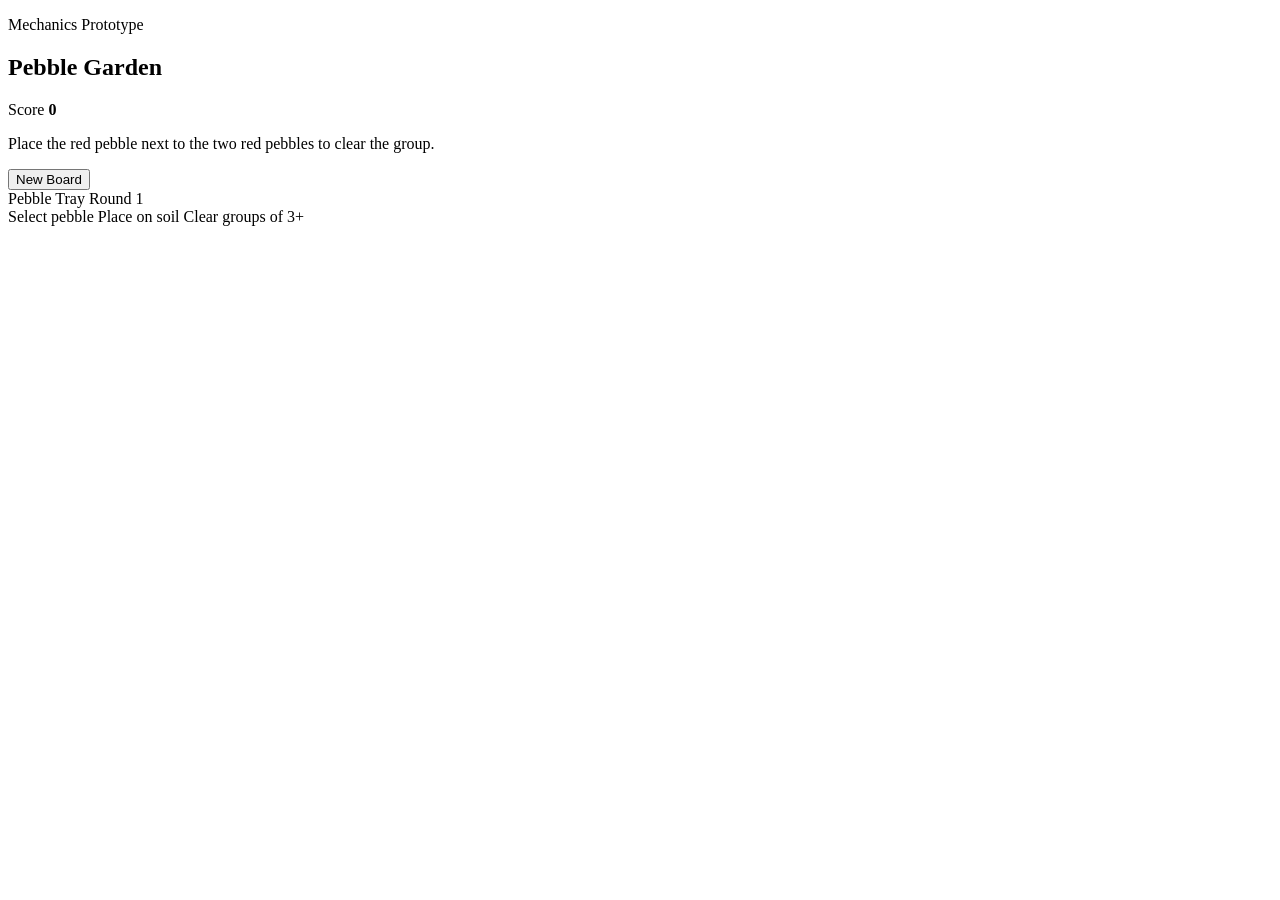
==== prototypes/pebble-garden/index.html @ 12539933 "Add Pebble Garden prototype HTML" ====
<!doctype html>
<html lang="en">
  <head>
    <meta charset="utf-8">
    <meta name="viewport" content="width=device-width, initial-scale=1">
    <title>Pebble Garden Prototype</title>
    <link rel="stylesheet" href="styles.css">
  </head>
  <body>
    <main class="app-shell" aria-label="Pebble Garden mechanics prototype">
      <section class="game-surface">
        <header class="top-bar">
          <div>
            <p class="eyebrow">Mechanics Prototype</p>
            <h1>Pebble Garden</h1>
          </div>
          <div class="score-panel" aria-live="polite">
            <span>Score</span>
            <strong id="score">0</strong>
          </div>
        </header>

        <section class="status-row" aria-live="polite">
          <p id="message">Place the red pebble next to the two red pebbles to clear the group.</p>
          <button id="new-game" class="text-button" type="button">New Board</button>
        </section>

        <section class="board-wrap">
          <div id="board" class="board" aria-label="Pebble Garden board"></div>
        </section>

        <section class="tray-area" aria-label="Pebble tray">
          <div class="tray-header">
            <span>Pebble Tray</span>
            <span id="round-label">Round 1</span>
          </div>
          <div id="tray" class="tray"></div>
        </section>

        <footer class="controls-note">
          <span>Select pebble</span>
          <span>Place on soil</span>
          <span>Clear groups of 3+</span>
        </footer>
      </section>
    </main>

    <script src="game.js"></script>
  </body>
</html>
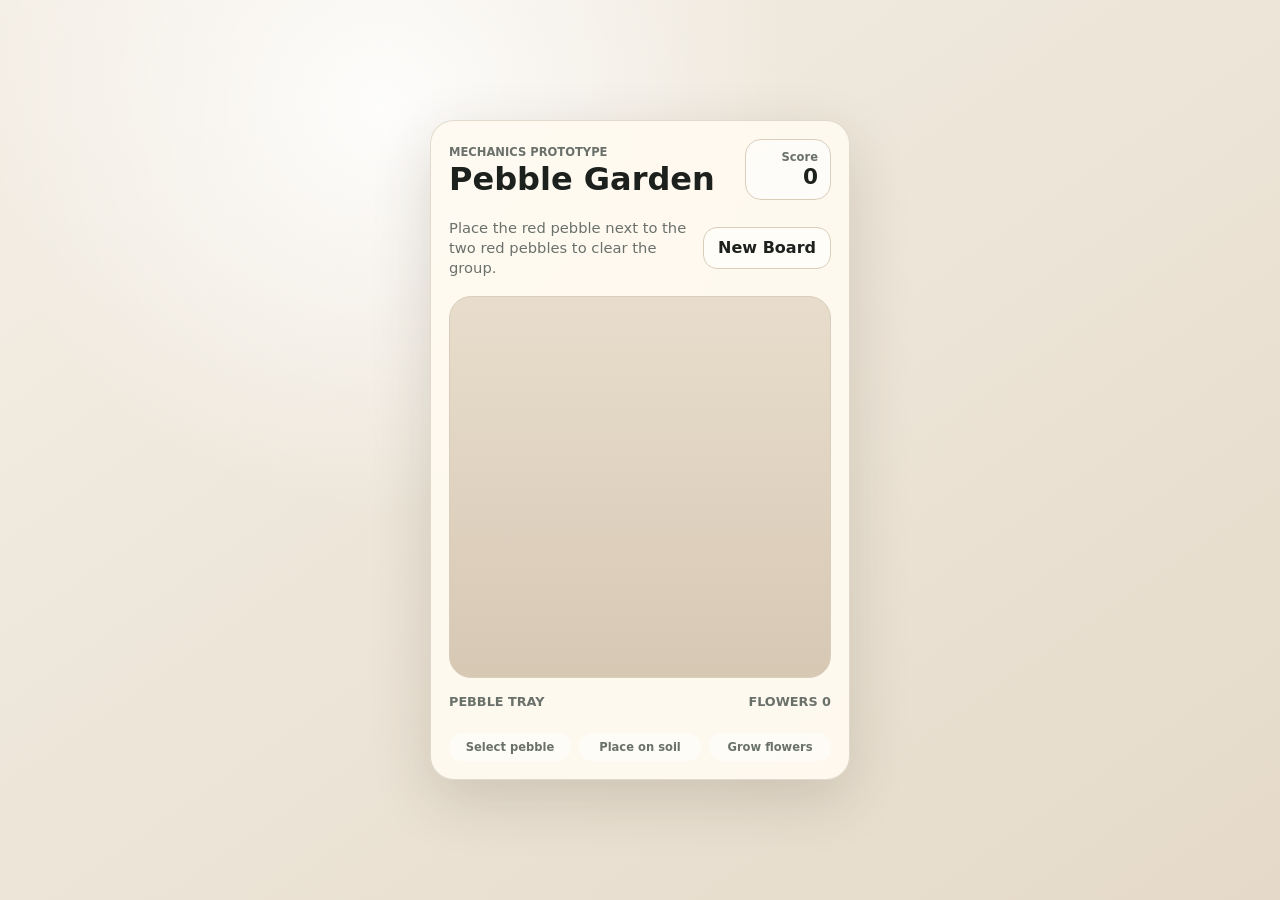
==== commit 927a0109: "Add garden growth prototype UI" ====
--- a/prototypes/pebble-garden/index.html
+++ b/prototypes/pebble-garden/index.html
@@ -21,7 +21,7 @@
         </header>
 
         <section class="status-row" aria-live="polite">
-          <p id="message">Place the red pebble next to the two red pebbles to clear the group.</p>
+          <p id="message">Place the red pebble next to the two red pebbles to bloom the sprout.</p>
           <button id="new-game" class="text-button" type="button">New Board</button>
         </section>
 
@@ -32,7 +32,7 @@
         <section class="tray-area" aria-label="Pebble tray">
           <div class="tray-header">
             <span>Pebble Tray</span>
-            <span id="round-label">Round 1</span>
+            <span id="garden-label">Flowers 0</span>
           </div>
           <div id="tray" class="tray"></div>
         </section>
@@ -40,7 +40,7 @@
         <footer class="controls-note">
           <span>Select pebble</span>
           <span>Place on soil</span>
-          <span>Clear groups of 3+</span>
+          <span>Grow flowers</span>
         </footer>
       </section>
     </main>
--- a/prototypes/pebble-garden/styles.css
+++ b/prototypes/pebble-garden/styles.css
@@ -0,0 +1,290 @@
+:root {
+  --bg: #f3efe7;
+  --surface: #fffaf1;
+  --soil: #ded1bd;
+  --soil-dark: #cdbda4;
+  --ink: #1d211d;
+  --muted: #6a716b;
+  --line: #dacdbb;
+  --focus: #2f8a68;
+  --red: #d95d56;
+  --blue: #4e79c7;
+  --green: #56a66d;
+  --yellow: #d5a743;
+  --purple: #8c73c9;
+  --shadow: 0 20px 60px rgba(54, 42, 24, 0.16);
+}
+
+* {
+  box-sizing: border-box;
+}
+
+body {
+  min-height: 100vh;
+  margin: 0;
+  color: var(--ink);
+  background:
+    radial-gradient(circle at 30% 12%, rgba(255, 255, 255, 0.9), transparent 34%),
+    linear-gradient(145deg, #f4efe6, #e5dac9);
+  font-family: ui-rounded, "SF Pro Rounded", "SF Pro Display", system-ui, -apple-system, BlinkMacSystemFont, "Segoe UI", sans-serif;
+}
+
+button {
+  font: inherit;
+}
+
+.app-shell {
+  display: grid;
+  min-height: 100vh;
+  place-items: center;
+  padding: 24px;
+}
+
+.game-surface {
+  width: min(100%, 420px);
+  padding: 18px;
+  border: 1px solid rgba(92, 73, 44, 0.18);
+  border-radius: 24px;
+  background: rgba(255, 250, 241, 0.94);
+  box-shadow: var(--shadow);
+}
+
+.top-bar {
+  display: flex;
+  align-items: center;
+  justify-content: space-between;
+  gap: 16px;
+}
+
+.eyebrow {
+  margin: 0 0 4px;
+  color: var(--muted);
+  font-size: 0.72rem;
+  font-weight: 800;
+  letter-spacing: 0;
+  text-transform: uppercase;
+}
+
+h1 {
+  margin: 0;
+  font-size: 2rem;
+  line-height: 1;
+}
+
+.score-panel {
+  display: grid;
+  min-width: 86px;
+  padding: 10px 12px;
+  border: 1px solid var(--line);
+  border-radius: 16px;
+  background: rgba(255, 255, 255, 0.6);
+  text-align: right;
+}
+
+.score-panel span {
+  color: var(--muted);
+  font-size: 0.72rem;
+  font-weight: 800;
+}
+
+.score-panel strong {
+  font-size: 1.35rem;
+}
+
+.status-row {
+  display: grid;
+  grid-template-columns: 1fr auto;
+  align-items: center;
+  gap: 10px;
+  margin: 18px 0;
+}
+
+#message {
+  min-height: 42px;
+  margin: 0;
+  color: var(--muted);
+  font-size: 0.92rem;
+  line-height: 1.35;
+}
+
+.text-button {
+  min-height: 42px;
+  padding: 0 14px;
+  border: 1px solid var(--line);
+  border-radius: 14px;
+  background: #fffdf8;
+  color: var(--ink);
+  cursor: pointer;
+  font-weight: 800;
+  transition: transform 140ms ease, border-color 140ms ease, box-shadow 140ms ease;
+}
+
+.text-button:hover,
+.cell.empty:hover,
+.pebble-card:hover {
+  transform: translateY(-1px);
+  border-color: rgba(47, 138, 104, 0.5);
+  box-shadow: 0 10px 24px rgba(47, 138, 104, 0.12);
+}
+
+.board-wrap {
+  padding: 12px;
+  border: 1px solid var(--line);
+  border-radius: 22px;
+  background: linear-gradient(180deg, #e8ddcc, #d7c8b4);
+}
+
+.board {
+  display: grid;
+  grid-template-columns: repeat(6, 1fr);
+  gap: 7px;
+  aspect-ratio: 1;
+}
+
+.cell {
+  position: relative;
+  display: grid;
+  min-width: 0;
+  place-items: center;
+  border: 1px solid rgba(90, 72, 46, 0.1);
+  border-radius: 15px;
+  background:
+    radial-gradient(circle at 35% 30%, rgba(255, 255, 255, 0.28), transparent 30%),
+    var(--soil);
+  cursor: default;
+  overflow: hidden;
+}
+
+.cell.empty {
+  cursor: pointer;
+}
+
+.cell.empty::after {
+  content: "";
+  position: absolute;
+  inset: 26%;
+  border-radius: 50%;
+  background: rgba(104, 88, 62, 0.1);
+}
+
+.cell.clearing .pebble {
+  animation: clearPop 280ms ease forwards;
+}
+
+@keyframes clearPop {
+  0% {
+    transform: scale(1);
+    opacity: 1;
+  }
+  60% {
+    transform: scale(1.16);
+    opacity: 1;
+  }
+  100% {
+    transform: scale(0.72);
+    opacity: 0;
+  }
+}
+
+.pebble {
+  width: 72%;
+  height: 72%;
+  border: 1px solid rgba(54, 42, 24, 0.18);
+  border-radius: 49% 51% 47% 53% / 53% 45% 55% 47%;
+  background:
+    radial-gradient(circle at 32% 26%, rgba(255, 255, 255, 0.55), transparent 26%),
+    var(--pebble-color);
+  box-shadow:
+    inset -8px -10px 16px rgba(52, 40, 22, 0.14),
+    0 7px 12px rgba(62, 47, 29, 0.16);
+}
+
+.tray-area {
+  margin-top: 16px;
+}
+
+.tray-header {
+  display: flex;
+  align-items: center;
+  justify-content: space-between;
+  margin-bottom: 10px;
+  color: var(--muted);
+  font-size: 0.8rem;
+  font-weight: 800;
+  text-transform: uppercase;
+}
+
+.tray {
+  display: grid;
+  grid-template-columns: repeat(3, 1fr);
+  gap: 10px;
+}
+
+.pebble-card {
+  display: grid;
+  aspect-ratio: 1.2;
+  place-items: center;
+  border: 2px solid transparent;
+  border-radius: 18px;
+  background: #fffdf8;
+  cursor: pointer;
+  transition: transform 140ms ease, border-color 140ms ease, box-shadow 140ms ease;
+}
+
+.pebble-card .pebble {
+  width: 52%;
+  height: 68%;
+}
+
+.pebble-card.selected {
+  border-color: var(--focus);
+  box-shadow: 0 12px 28px rgba(47, 138, 104, 0.18);
+}
+
+.controls-note {
+  display: grid;
+  grid-template-columns: repeat(3, 1fr);
+  gap: 8px;
+  margin-top: 14px;
+  color: var(--muted);
+  font-size: 0.72rem;
+  font-weight: 800;
+  text-align: center;
+}
+
+.controls-note span {
+  padding: 7px 4px;
+  border-radius: 999px;
+  background: rgba(255, 255, 255, 0.52);
+}
+
+@media (max-width: 420px) {
+  .app-shell {
+    padding: 10px;
+  }
+
+  .game-surface {
+    padding: 14px;
+    border-radius: 20px;
+  }
+
+  h1 {
+    font-size: 1.62rem;
+  }
+
+  .status-row {
+    grid-template-columns: 1fr;
+  }
+
+  .text-button {
+    width: 100%;
+  }
+
+  .board {
+    gap: 5px;
+  }
+
+  .cell {
+    border-radius: 12px;
+  }
+}
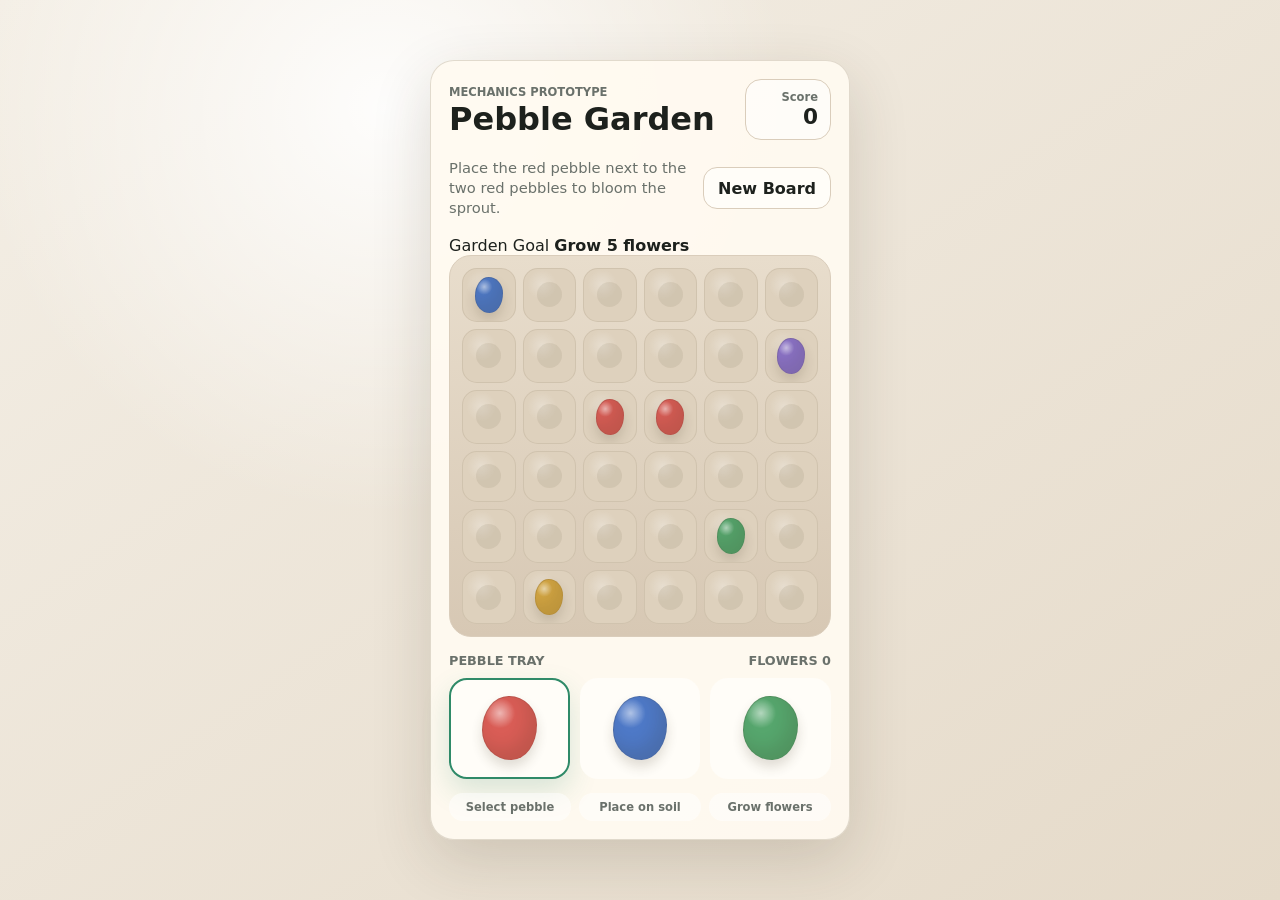
==== commit b6077e4e: "Add target progress UI" ====
--- a/prototypes/pebble-garden/index.html
+++ b/prototypes/pebble-garden/index.html
@@ -25,6 +25,16 @@
           <button id="new-game" class="text-button" type="button">New Board</button>
         </section>
 
+        <section class="goal-panel" aria-label="Garden goal">
+          <div class="goal-copy">
+            <span>Garden Goal</span>
+            <strong id="goal-label">Grow 5 flowers</strong>
+          </div>
+          <div class="goal-meter" aria-hidden="true">
+            <span id="goal-fill"></span>
+          </div>
+        </section>
+
         <section class="board-wrap">
           <div id="board" class="board" aria-label="Pebble Garden board"></div>
         </section>
@@ -32,7 +42,7 @@
         <section class="tray-area" aria-label="Pebble tray">
           <div class="tray-header">
             <span>Pebble Tray</span>
-            <span id="garden-label">Flowers 0</span>
+            <span id="garden-label">Flowers 0/5</span>
           </div>
           <div id="tray" class="tray"></div>
         </section>
--- a/prototypes/pebble-garden/styles.css
+++ b/prototypes/pebble-garden/styles.css
@@ -155,6 +155,20 @@
   overflow: hidden;
 }
 
+.cell.growth-1 {
+  background:
+    radial-gradient(circle at 50% 54%, rgba(86, 166, 109, 0.22), transparent 34%),
+    radial-gradient(circle at 35% 30%, rgba(255, 255, 255, 0.28), transparent 30%),
+    var(--soil);
+}
+
+.cell.growth-2 {
+  background:
+    radial-gradient(circle at 50% 55%, rgba(213, 167, 67, 0.2), transparent 42%),
+    radial-gradient(circle at 35% 30%, rgba(255, 255, 255, 0.28), transparent 30%),
+    #ddcfba;
+}
+
 .cell.empty {
   cursor: pointer;
 }
@@ -165,6 +179,11 @@
   inset: 26%;
   border-radius: 50%;
   background: rgba(104, 88, 62, 0.1);
+}
+
+.cell.growth-1.empty::after,
+.cell.growth-2.empty::after {
+  display: none;
 }
 
 .cell.clearing .pebble {
@@ -187,6 +206,8 @@
 }
 
 .pebble {
+  position: relative;
+  z-index: 1;
   width: 72%;
   height: 72%;
   border: 1px solid rgba(54, 42, 24, 0.18);
@@ -197,6 +218,90 @@
   box-shadow:
     inset -8px -10px 16px rgba(52, 40, 22, 0.14),
     0 7px 12px rgba(62, 47, 29, 0.16);
+}
+
+.growth-mark {
+  position: absolute;
+  inset: 0;
+  z-index: 0;
+  display: grid;
+  place-items: center;
+  pointer-events: none;
+}
+
+.sprout {
+  position: relative;
+  width: 34%;
+  height: 44%;
+}
+
+.sprout::before,
+.sprout::after {
+  content: "";
+  position: absolute;
+  bottom: 24%;
+  width: 58%;
+  height: 44%;
+  border-radius: 100% 0 100% 0;
+  background: #5eaa70;
+  box-shadow: inset -3px -4px 8px rgba(31, 85, 49, 0.18);
+}
+
+.sprout::before {
+  left: 0;
+  transform: rotate(-26deg);
+}
+
+.sprout::after {
+  right: 0;
+  transform: scaleX(-1) rotate(-26deg);
+}
+
+.flower {
+  position: relative;
+  width: 48%;
+  height: 48%;
+}
+
+.flower::before {
+  content: "";
+  position: absolute;
+  inset: 28%;
+  z-index: 2;
+  border-radius: 50%;
+  background: #d5a743;
+}
+
+.petal {
+  position: absolute;
+  left: 37%;
+  top: 4%;
+  width: 26%;
+  height: 40%;
+  border-radius: 50% 50% 42% 42%;
+  background: #fff1a8;
+  transform-origin: 50% 112%;
+  box-shadow: inset -3px -4px 7px rgba(169, 126, 34, 0.16);
+}
+
+.petal:nth-child(1) {
+  transform: rotate(0deg);
+}
+
+.petal:nth-child(2) {
+  transform: rotate(72deg);
+}
+
+.petal:nth-child(3) {
+  transform: rotate(144deg);
+}
+
+.petal:nth-child(4) {
+  transform: rotate(216deg);
+}
+
+.petal:nth-child(5) {
+  transform: rotate(288deg);
 }
 
 .tray-area {
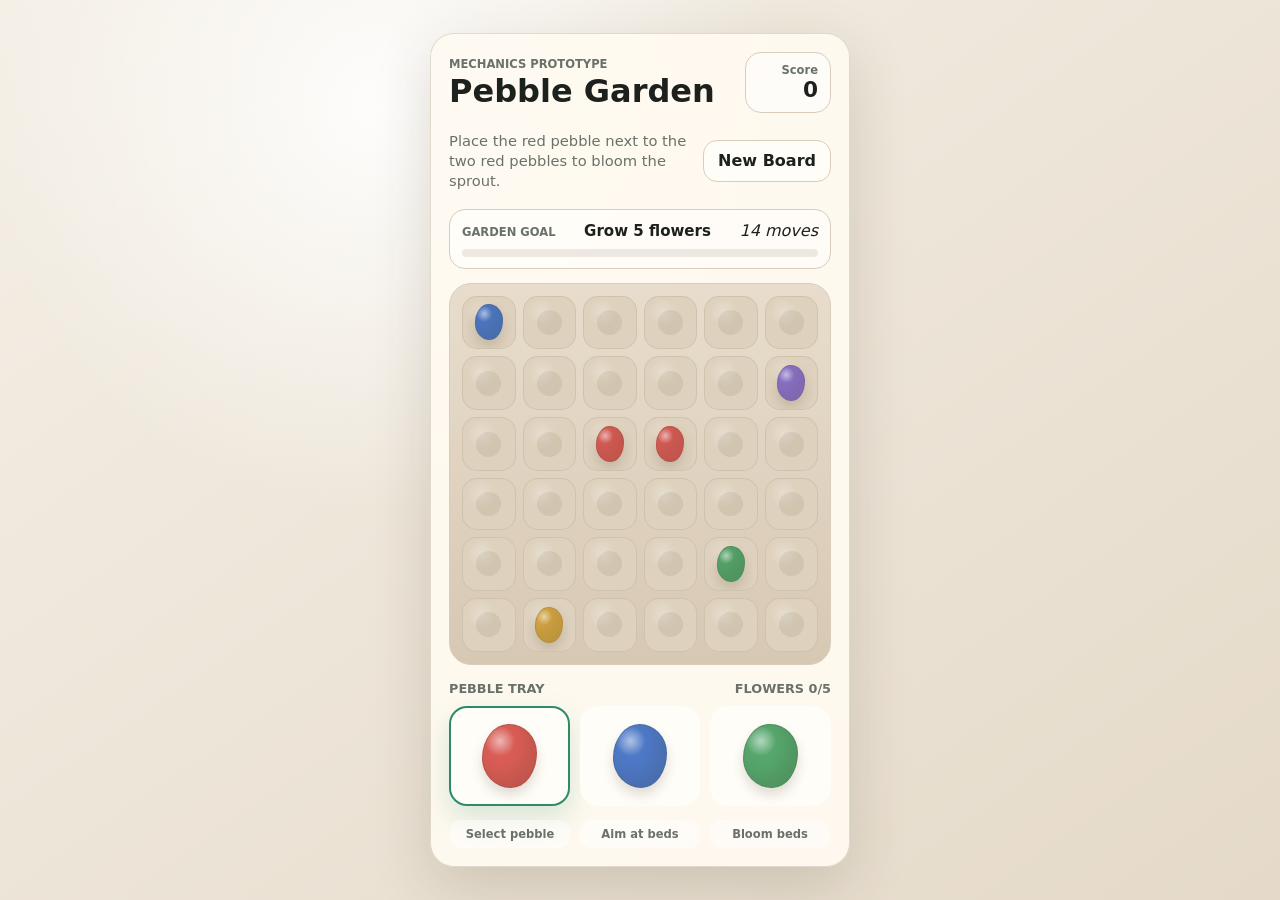
==== commit 87735dea: "Update Pebble Garden strategic mode UI" ====
--- a/prototypes/pebble-garden/index.html
+++ b/prototypes/pebble-garden/index.html
@@ -21,14 +21,15 @@
         </header>
 
         <section class="status-row" aria-live="polite">
-          <p id="message">Place the red pebble next to the two red pebbles to bloom the sprout.</p>
+          <p id="message">Clear groups through marked beds before moves run out.</p>
           <button id="new-game" class="text-button" type="button">New Board</button>
         </section>
 
         <section class="goal-panel" aria-label="Garden goal">
           <div class="goal-copy">
             <span>Garden Goal</span>
-            <strong id="goal-label">Grow 5 flowers</strong>
+            <strong id="goal-label">Bloom 4 beds</strong>
+            <em id="move-label">14 moves</em>
           </div>
           <div class="goal-meter" aria-hidden="true">
             <span id="goal-fill"></span>
@@ -42,15 +43,15 @@
         <section class="tray-area" aria-label="Pebble tray">
           <div class="tray-header">
             <span>Pebble Tray</span>
-            <span id="garden-label">Flowers 0/5</span>
+            <span id="garden-label">Beds 0/4</span>
           </div>
           <div id="tray" class="tray"></div>
         </section>
 
         <footer class="controls-note">
           <span>Select pebble</span>
-          <span>Place on soil</span>
-          <span>Grow flowers</span>
+          <span>Aim at beds</span>
+          <span>Bloom beds</span>
         </footer>
       </section>
     </main>
--- a/prototypes/pebble-garden/styles.css
+++ b/prototypes/pebble-garden/styles.css
@@ -119,12 +119,72 @@
   transition: transform 140ms ease, border-color 140ms ease, box-shadow 140ms ease;
 }
 
+.goal-panel {
+  display: grid;
+  gap: 9px;
+  margin-bottom: 14px;
+  padding: 11px 12px;
+  border: 1px solid var(--line);
+  border-radius: 16px;
+  background: rgba(255, 255, 255, 0.48);
+}
+
+.goal-copy {
+  display: flex;
+  align-items: baseline;
+  justify-content: space-between;
+  gap: 12px;
+}
+
+.goal-copy span {
+  color: var(--muted);
+  font-size: 0.72rem;
+  font-weight: 800;
+  text-transform: uppercase;
+}
+
+.goal-copy strong {
+  font-size: 0.94rem;
+}
+
+.goal-meter {
+  height: 8px;
+  border-radius: 999px;
+  background: rgba(104, 88, 62, 0.12);
+  overflow: hidden;
+}
+
+#goal-fill {
+  display: block;
+  width: 0;
+  height: 100%;
+  border-radius: inherit;
+  background: linear-gradient(90deg, #56a66d, #d5a743);
+  transition: width 220ms ease;
+}
+
 .text-button:hover,
 .cell.empty:hover,
 .pebble-card:hover {
   transform: translateY(-1px);
   border-color: rgba(47, 138, 104, 0.5);
   box-shadow: 0 10px 24px rgba(47, 138, 104, 0.12);
+}
+
+.cell:disabled,
+.pebble-card:disabled {
+  cursor: default;
+}
+
+.cell.empty:disabled:hover,
+.pebble-card:disabled:hover {
+  transform: none;
+  border-color: rgba(90, 72, 46, 0.1);
+  box-shadow: none;
+}
+
+.pebble-card:disabled:hover {
+  border-color: transparent;
 }
 
 .board-wrap {
@@ -381,6 +441,11 @@
     grid-template-columns: 1fr;
   }
 
+  .goal-copy {
+    display: grid;
+    gap: 3px;
+  }
+
   .text-button {
     width: 100%;
   }
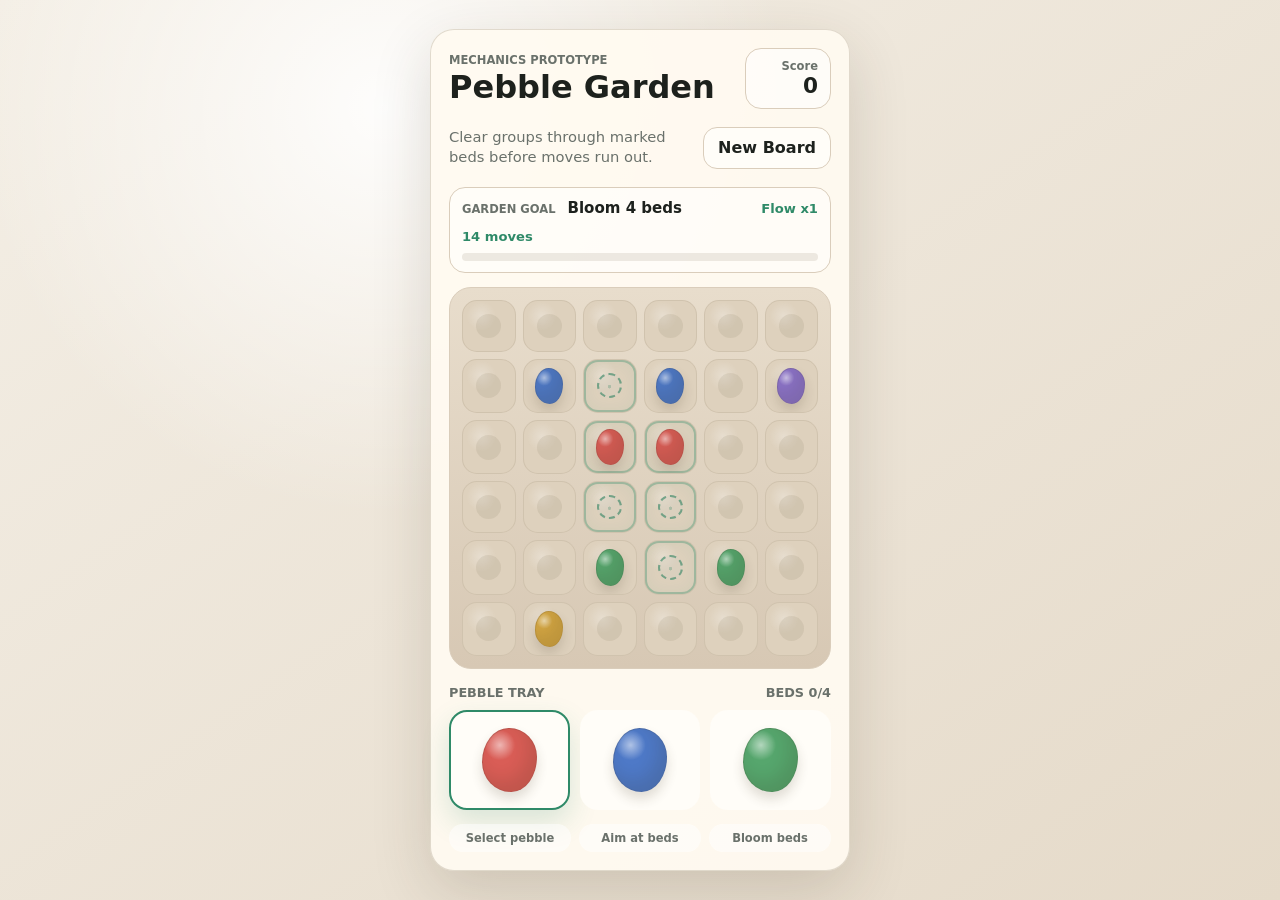
==== commit 39b2e9a0: "Add Flow indicator to prototype UI" ====
--- a/prototypes/pebble-garden/index.html
+++ b/prototypes/pebble-garden/index.html
@@ -29,6 +29,7 @@
           <div class="goal-copy">
             <span>Garden Goal</span>
             <strong id="goal-label">Bloom 4 beds</strong>
+            <em id="flow-label">Flow x1</em>
             <em id="move-label">14 moves</em>
           </div>
           <div class="goal-meter" aria-hidden="true">
--- a/prototypes/pebble-garden/styles.css
+++ b/prototypes/pebble-garden/styles.css
@@ -130,9 +130,9 @@
 }
 
 .goal-copy {
-  display: flex;
+  display: grid;
   align-items: baseline;
-  justify-content: space-between;
+  grid-template-columns: auto 1fr auto;
   gap: 12px;
 }
 
@@ -145,6 +145,13 @@
 
 .goal-copy strong {
   font-size: 0.94rem;
+}
+
+.goal-copy em {
+  color: var(--focus);
+  font-size: 0.82rem;
+  font-style: normal;
+  font-weight: 900;
 }
 
 .goal-meter {
@@ -215,6 +222,12 @@
   overflow: hidden;
 }
 
+.cell.bed {
+  box-shadow:
+    inset 0 0 0 2px rgba(47, 138, 104, 0.34),
+    inset 0 0 18px rgba(47, 138, 104, 0.08);
+}
+
 .cell.growth-1 {
   background:
     radial-gradient(circle at 50% 54%, rgba(86, 166, 109, 0.22), transparent 34%),
@@ -287,6 +300,16 @@
   display: grid;
   place-items: center;
   pointer-events: none;
+}
+
+.seed-bed {
+  width: 48%;
+  height: 48%;
+  border: 2px dashed rgba(47, 138, 104, 0.62);
+  border-radius: 50%;
+  background:
+    radial-gradient(circle at 50% 56%, rgba(47, 138, 104, 0.28) 0 10%, transparent 12%),
+    rgba(255, 253, 248, 0.28);
 }
 
 .sprout {
@@ -442,7 +465,7 @@
   }
 
   .goal-copy {
-    display: grid;
+    grid-template-columns: 1fr;
     gap: 3px;
   }
 
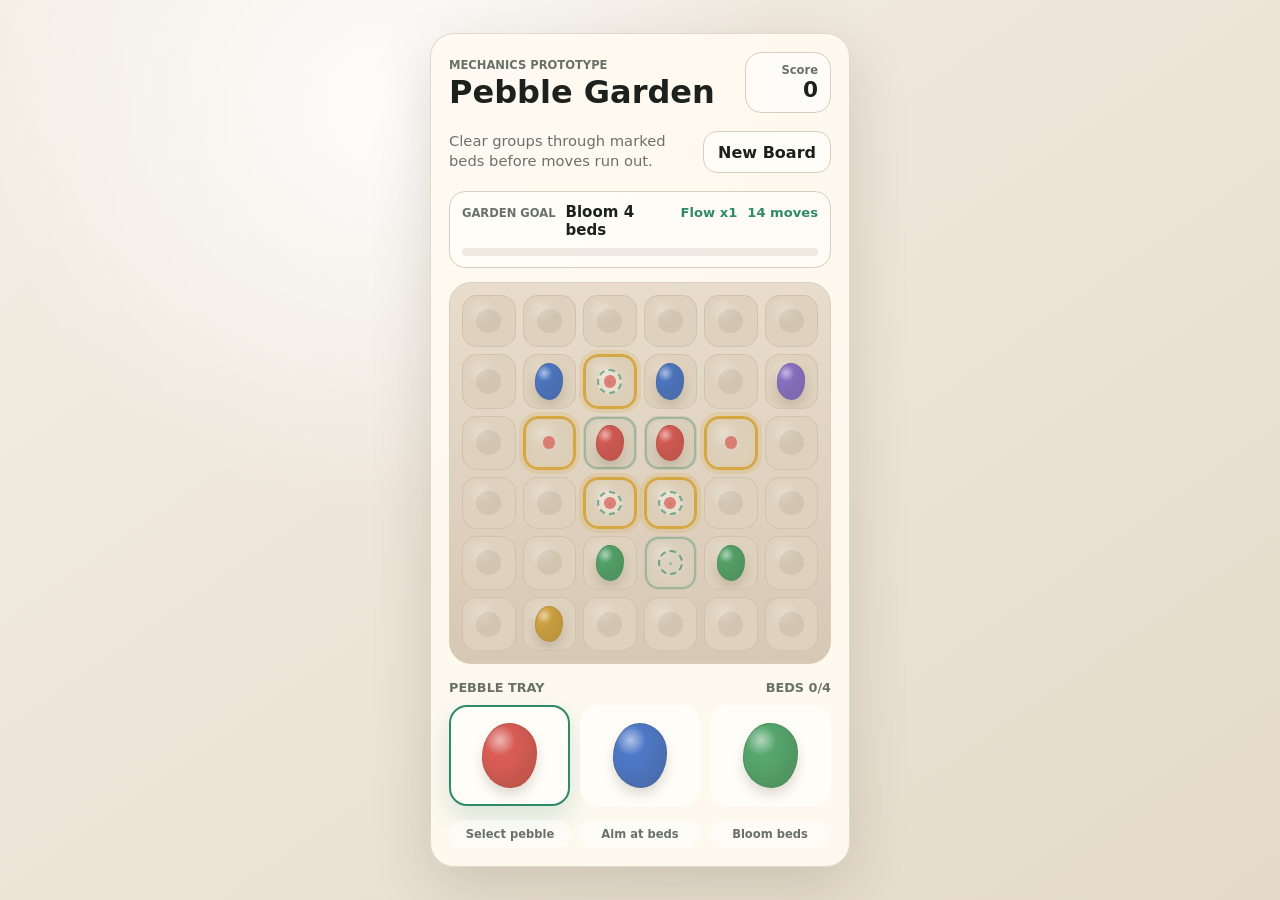
==== commit cd3caf32: "Add Pebble Garden round results" ====
--- a/prototypes/pebble-garden/index.html
+++ b/prototypes/pebble-garden/index.html
@@ -54,6 +54,35 @@
           <span>Aim at beds</span>
           <span>Bloom beds</span>
         </footer>
+
+        <div id="result-backdrop" class="result-backdrop" hidden>
+          <section class="result-panel" role="dialog" aria-modal="true" aria-labelledby="result-title">
+            <p id="result-kicker" class="result-kicker">Round Complete</p>
+            <h2 id="result-title">Garden Saved</h2>
+            <div id="result-rating" class="result-rating" aria-label="One out of three garden marks">
+              <span class="result-mark"></span>
+              <span class="result-mark"></span>
+              <span class="result-mark"></span>
+            </div>
+            <p id="result-copy" class="result-copy"></p>
+            <dl class="result-stats">
+              <div>
+                <dt>Moves</dt>
+                <dd id="result-moves">0</dd>
+              </div>
+              <div>
+                <dt>Bed Clears</dt>
+                <dd id="result-growth">0</dd>
+              </div>
+              <div>
+                <dt>Best Flow</dt>
+                <dd id="result-flow">x1</dd>
+              </div>
+            </dl>
+            <p id="result-best" class="result-best"></p>
+            <button id="play-again" class="primary-button" type="button">Play Again</button>
+          </section>
+        </div>
       </section>
     </main>
 
--- a/prototypes/pebble-garden/styles.css
+++ b/prototypes/pebble-garden/styles.css
@@ -132,8 +132,8 @@
 .goal-copy {
   display: grid;
   align-items: baseline;
-  grid-template-columns: auto 1fr auto;
-  gap: 12px;
+  grid-template-columns: auto 1fr auto auto;
+  gap: 10px;
 }
 
 .goal-copy span {
@@ -254,13 +254,86 @@
   background: rgba(104, 88, 62, 0.1);
 }
 
+.cell.preview-clear {
+  border-color: var(--preview-color);
+  box-shadow:
+    inset 0 0 0 2px var(--preview-color),
+    0 9px 20px rgba(47, 138, 104, 0.1);
+}
+
+.cell.preview-clear.empty::after {
+  inset: 38%;
+  background: var(--preview-color);
+  opacity: 0.72;
+}
+
+.cell.preview-grow {
+  box-shadow:
+    inset 0 0 0 2px var(--focus),
+    0 0 0 3px rgba(47, 138, 104, 0.14),
+    inset 0 0 18px rgba(47, 138, 104, 0.12);
+}
+
+.cell.preview-bloom {
+  border-color: #d5a743;
+  animation: previewPulse 900ms ease-in-out infinite;
+  box-shadow:
+    inset 0 0 0 2px #d5a743,
+    0 0 0 4px rgba(213, 167, 67, 0.2),
+    inset 0 0 18px rgba(213, 167, 67, 0.18);
+}
+
 .cell.growth-1.empty::after,
 .cell.growth-2.empty::after {
   display: none;
 }
 
+.cell.just-grew .growth-mark {
+  animation: growPop 420ms ease both;
+}
+
+.cell.just-bloomed .flower {
+  animation: bloomPop 580ms cubic-bezier(0.2, 1.4, 0.28, 1) both;
+}
+
 .cell.clearing .pebble {
   animation: clearPop 280ms ease forwards;
+}
+
+@keyframes previewPulse {
+  0%,
+  100% {
+    transform: translateY(0);
+  }
+  50% {
+    transform: translateY(-1px);
+  }
+}
+
+@keyframes growPop {
+  0% {
+    transform: scale(0.78);
+    opacity: 0.6;
+  }
+  100% {
+    transform: scale(1);
+    opacity: 1;
+  }
+}
+
+@keyframes bloomPop {
+  0% {
+    transform: scale(0.62) rotate(-8deg);
+    opacity: 0.4;
+  }
+  65% {
+    transform: scale(1.2) rotate(3deg);
+    opacity: 1;
+  }
+  100% {
+    transform: scale(1) rotate(0deg);
+    opacity: 1;
+  }
 }
 
 @keyframes clearPop {
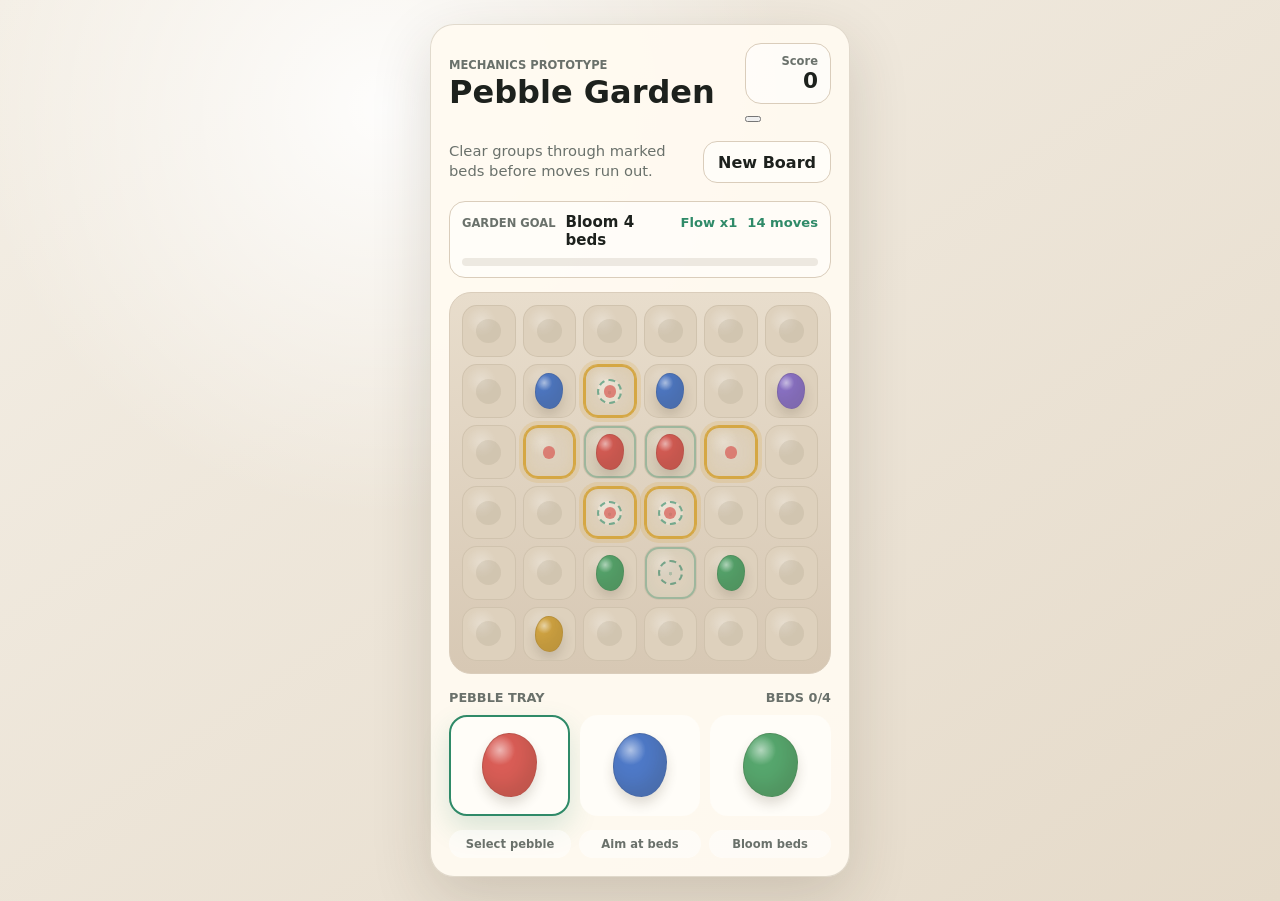
==== commit 0db9a966: "Define Pebble Garden design direction" ====
--- a/prototypes/pebble-garden/index.html
+++ b/prototypes/pebble-garden/index.html
@@ -14,9 +14,14 @@
             <p class="eyebrow">Mechanics Prototype</p>
             <h1>Pebble Garden</h1>
           </div>
-          <div class="score-panel" aria-live="polite">
-            <span>Score</span>
-            <strong id="score">0</strong>
+          <div class="top-actions">
+            <div class="score-panel" aria-live="polite">
+              <span>Score</span>
+              <strong id="score">0</strong>
+            </div>
+            <button id="menu-button" class="icon-button" type="button" aria-label="Pause and settings" title="Pause and settings">
+              <span class="more-icon" aria-hidden="true"></span>
+            </button>
           </div>
         </header>
 
@@ -83,6 +88,33 @@
             <button id="play-again" class="primary-button" type="button">Play Again</button>
           </section>
         </div>
+
+        <div id="settings-backdrop" class="settings-backdrop" hidden>
+          <section class="settings-panel" role="dialog" aria-modal="true" aria-labelledby="settings-title">
+            <p class="result-kicker">Paused</p>
+            <h2 id="settings-title">Garden Break</h2>
+            <div class="setting-list">
+              <label class="setting-row" for="sound-toggle">
+                <span>
+                  <strong>Sound</strong>
+                  <small>Soft game cues</small>
+                </span>
+                <input id="sound-toggle" type="checkbox" checked>
+                <span class="switch" aria-hidden="true"></span>
+              </label>
+              <label class="setting-row" for="haptics-toggle">
+                <span>
+                  <strong>Haptics</strong>
+                  <small>Gentle tap feedback</small>
+                </span>
+                <input id="haptics-toggle" type="checkbox" checked>
+                <span class="switch" aria-hidden="true"></span>
+              </label>
+            </div>
+            <button id="resume-game" class="primary-button" type="button">Resume</button>
+            <button id="restart-game" class="secondary-button" type="button">Restart Round</button>
+          </section>
+        </div>
       </section>
     </main>
 
--- a/prototypes/pebble-garden/styles.css
+++ b/prototypes/pebble-garden/styles.css
@@ -41,6 +41,7 @@
 }
 
 .game-surface {
+  position: relative;
   width: min(100%, 420px);
   padding: 18px;
   border: 1px solid rgba(92, 73, 44, 0.18);
@@ -519,6 +520,153 @@
   background: rgba(255, 255, 255, 0.52);
 }
 
+.result-backdrop {
+  position: absolute;
+  z-index: 10;
+  inset: 0;
+  display: grid;
+  align-items: end;
+  padding: 18px;
+  border-radius: 24px;
+  background: rgba(29, 33, 29, 0.42);
+  backdrop-filter: blur(3px);
+}
+
+.result-backdrop[hidden] {
+  display: none;
+}
+
+.result-panel {
+  padding: 22px 20px 20px;
+  border: 1px solid rgba(92, 73, 44, 0.2);
+  border-radius: 18px;
+  background: #fffaf1;
+  box-shadow: 0 20px 48px rgba(54, 42, 24, 0.28);
+  text-align: center;
+  animation: resultRise 260ms cubic-bezier(0.2, 0.8, 0.2, 1) both;
+}
+
+.result-kicker {
+  margin: 0 0 5px;
+  color: var(--muted);
+  font-size: 0.72rem;
+  font-weight: 900;
+  text-transform: uppercase;
+}
+
+.result-panel h2 {
+  margin: 0;
+  font-size: 1.55rem;
+  line-height: 1.1;
+}
+
+.result-rating {
+  display: flex;
+  justify-content: center;
+  gap: 9px;
+  margin: 14px 0;
+}
+
+.result-mark {
+  width: 22px;
+  height: 22px;
+  border: 2px solid rgba(47, 138, 104, 0.28);
+  border-radius: 50% 50% 48% 52%;
+  background: rgba(47, 138, 104, 0.08);
+  transform: rotate(45deg);
+  transition: transform 180ms ease, background 180ms ease;
+}
+
+.result-mark.earned {
+  border-color: #2f8a68;
+  background: #56a66d;
+  box-shadow: inset -4px -4px 6px rgba(31, 85, 49, 0.16);
+  transform: rotate(45deg) scale(1.08);
+}
+
+.result-copy {
+  min-height: 40px;
+  margin: 0 auto 16px;
+  color: var(--muted);
+  font-size: 0.88rem;
+  line-height: 1.4;
+}
+
+.result-stats {
+  display: grid;
+  grid-template-columns: repeat(3, 1fr);
+  margin: 0;
+  border-block: 1px solid var(--line);
+}
+
+.result-stats div {
+  display: grid;
+  gap: 3px;
+  padding: 12px 5px;
+}
+
+.result-stats div + div {
+  border-left: 1px solid var(--line);
+}
+
+.result-stats dt {
+  color: var(--muted);
+  font-size: 0.68rem;
+  font-weight: 800;
+  text-transform: uppercase;
+}
+
+.result-stats dd {
+  margin: 0;
+  font-size: 1.08rem;
+  font-weight: 900;
+}
+
+.result-best {
+  min-height: 20px;
+  margin: 12px 0;
+  color: var(--focus);
+  font-size: 0.82rem;
+  font-weight: 900;
+}
+
+.primary-button {
+  width: 100%;
+  min-height: 46px;
+  border: 0;
+  border-radius: 14px;
+  background: #2f8a68;
+  color: #ffffff;
+  cursor: pointer;
+  font-weight: 900;
+  box-shadow: 0 10px 22px rgba(47, 138, 104, 0.22);
+  transition: transform 140ms ease, background 140ms ease;
+}
+
+.primary-button:hover {
+  background: #27775a;
+  transform: translateY(-1px);
+}
+
+.primary-button:focus-visible,
+.text-button:focus-visible,
+.cell:focus-visible,
+.pebble-card:focus-visible {
+  outline: 3px solid rgba(47, 138, 104, 0.32);
+  outline-offset: 2px;
+}
+
+@keyframes resultRise {
+  from {
+    opacity: 0;
+    transform: translateY(16px);
+  }
+  to {
+    opacity: 1;
+    transform: translateY(0);
+  }
+}
+
 @media (max-width: 420px) {
   .app-shell {
     padding: 10px;
@@ -529,6 +677,11 @@
     border-radius: 20px;
   }
 
+  .result-backdrop {
+    padding: 10px;
+    border-radius: 20px;
+  }
+
   h1 {
     font-size: 1.62rem;
   }
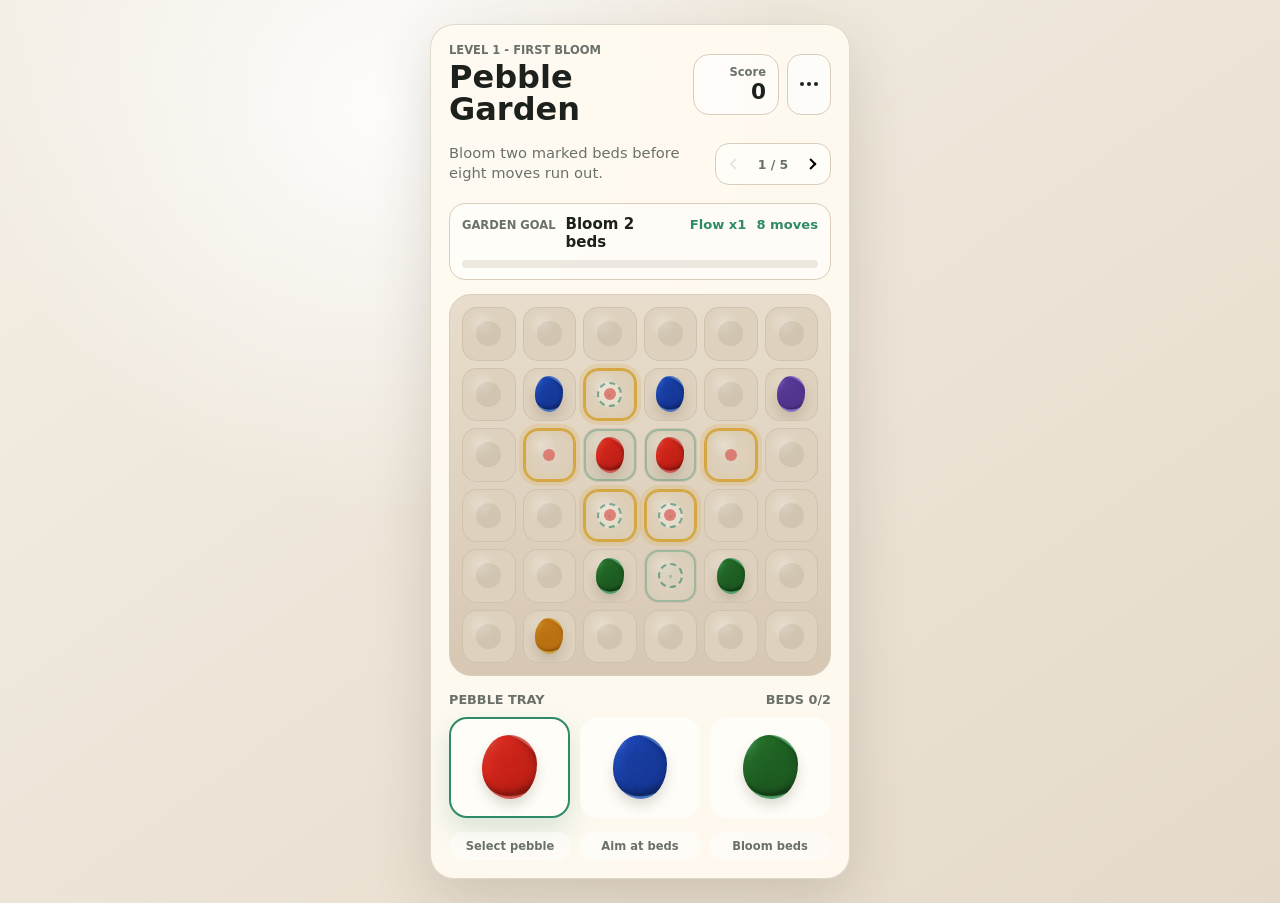
==== commit a170a2a1: "Add Pebble Garden levels and game art" ====
--- a/prototypes/pebble-garden/index.html
+++ b/prototypes/pebble-garden/index.html
@@ -11,7 +11,7 @@
       <section class="game-surface">
         <header class="top-bar">
           <div>
-            <p class="eyebrow">Mechanics Prototype</p>
+            <p id="level-name" class="eyebrow">Level 1 - First Bloom</p>
             <h1>Pebble Garden</h1>
           </div>
           <div class="top-actions">
@@ -26,16 +26,24 @@
         </header>
 
         <section class="status-row" aria-live="polite">
-          <p id="message">Clear groups through marked beds before moves run out.</p>
-          <button id="new-game" class="text-button" type="button">New Board</button>
+          <p id="message">Bloom two marked beds before eight moves run out.</p>
+          <nav class="level-switcher" aria-label="Level selection">
+            <button id="previous-level" class="level-button" type="button" aria-label="Previous level" title="Previous level">
+              <span class="chevron chevron-left" aria-hidden="true"></span>
+            </button>
+            <strong id="level-progress">1 / 5</strong>
+            <button id="next-level" class="level-button" type="button" aria-label="Next level" title="Next level">
+              <span class="chevron chevron-right" aria-hidden="true"></span>
+            </button>
+          </nav>
         </section>
 
         <section class="goal-panel" aria-label="Garden goal">
           <div class="goal-copy">
             <span>Garden Goal</span>
-            <strong id="goal-label">Bloom 4 beds</strong>
+            <strong id="goal-label">Bloom 2 beds</strong>
             <em id="flow-label">Flow x1</em>
-            <em id="move-label">14 moves</em>
+            <em id="move-label">8 moves</em>
           </div>
           <div class="goal-meter" aria-hidden="true">
             <span id="goal-fill"></span>
@@ -49,7 +57,7 @@
         <section class="tray-area" aria-label="Pebble tray">
           <div class="tray-header">
             <span>Pebble Tray</span>
-            <span id="garden-label">Beds 0/4</span>
+            <span id="garden-label">Beds 0/2</span>
           </div>
           <div id="tray" class="tray"></div>
         </section>
--- a/prototypes/pebble-garden/styles.css
+++ b/prototypes/pebble-garden/styles.css
@@ -57,6 +57,12 @@
   gap: 16px;
 }
 
+.top-actions {
+  display: flex;
+  align-items: stretch;
+  gap: 8px;
+}
+
 .eyebrow {
   margin: 0 0 4px;
   color: var(--muted);
@@ -92,6 +98,42 @@
   font-size: 1.35rem;
 }
 
+.icon-button {
+  position: relative;
+  width: 44px;
+  min-width: 44px;
+  border: 1px solid var(--line);
+  border-radius: 14px;
+  background: rgba(255, 255, 255, 0.6);
+  cursor: pointer;
+}
+
+.more-icon,
+.more-icon::before,
+.more-icon::after {
+  position: absolute;
+  left: 50%;
+  top: 50%;
+  width: 4px;
+  height: 4px;
+  border-radius: 50%;
+  background: var(--ink);
+  transform: translate(-50%, -50%);
+}
+
+.more-icon::before,
+.more-icon::after {
+  content: "";
+}
+
+.more-icon::before {
+  margin-left: -7px;
+}
+
+.more-icon::after {
+  margin-left: 7px;
+}
+
 .status-row {
   display: grid;
   grid-template-columns: 1fr auto;
@@ -106,6 +148,59 @@
   color: var(--muted);
   font-size: 0.92rem;
   line-height: 1.35;
+}
+
+.level-switcher {
+  display: grid;
+  grid-template-columns: 36px auto 36px;
+  min-height: 42px;
+  align-items: center;
+  border: 1px solid var(--line);
+  border-radius: 14px;
+  background: #fffdf8;
+  overflow: hidden;
+}
+
+.level-switcher strong {
+  min-width: 42px;
+  color: var(--muted);
+  font-size: 0.78rem;
+  text-align: center;
+}
+
+.level-button {
+  position: relative;
+  align-self: stretch;
+  border: 0;
+  background: transparent;
+  cursor: pointer;
+}
+
+.level-button:hover:not(:disabled) {
+  background: rgba(47, 138, 104, 0.08);
+}
+
+.level-button:disabled {
+  cursor: default;
+  opacity: 0.3;
+}
+
+.chevron {
+  position: absolute;
+  left: 50%;
+  top: 50%;
+  width: 8px;
+  height: 8px;
+  border-left: 2px solid currentColor;
+  border-bottom: 2px solid currentColor;
+}
+
+.chevron-left {
+  transform: translate(-35%, -50%) rotate(45deg);
+}
+
+.chevron-right {
+  transform: translate(-65%, -50%) rotate(225deg);
 }
 
 .text-button {
@@ -357,14 +452,36 @@
   z-index: 1;
   width: 72%;
   height: 72%;
-  border: 1px solid rgba(54, 42, 24, 0.18);
+  border: 0;
   border-radius: 49% 51% 47% 53% / 53% 45% 55% 47%;
-  background:
-    radial-gradient(circle at 32% 26%, rgba(255, 255, 255, 0.55), transparent 26%),
-    var(--pebble-color);
+  background-color: var(--pebble-color);
+  background-image: var(--pebble-art);
+  background-blend-mode: multiply;
+  background-position: center;
+  background-repeat: no-repeat;
+  background-size: 180%;
   box-shadow:
-    inset -8px -10px 16px rgba(52, 40, 22, 0.14),
     0 7px 12px rgba(62, 47, 29, 0.16);
+}
+
+.pebble-red {
+  --pebble-art: url("../../design/assets/game/pebble-red.png");
+}
+
+.pebble-blue {
+  --pebble-art: url("../../design/assets/game/pebble-blue.png");
+}
+
+.pebble-green {
+  --pebble-art: url("../../design/assets/game/pebble-green.png");
+}
+
+.pebble-yellow {
+  --pebble-art: url("../../design/assets/game/pebble-yellow.png");
+}
+
+.pebble-purple {
+  --pebble-art: url("../../design/assets/game/pebble-purple.png");
 }
 
 .growth-mark {
@@ -387,21 +504,15 @@
 }
 
 .sprout {
-  position: relative;
-  width: 34%;
-  height: 44%;
+  width: 48%;
+  height: 52%;
+  background: url("../../design/assets/game/sprout.png") center / 165% no-repeat;
+  clip-path: polygon(0 12%, 40% 20%, 50% 38%, 60% 20%, 100% 12%, 88% 58%, 62% 58%, 60% 100%, 40% 100%, 38% 58%, 12% 58%);
 }
 
 .sprout::before,
 .sprout::after {
-  content: "";
-  position: absolute;
-  bottom: 24%;
-  width: 58%;
-  height: 44%;
-  border-radius: 100% 0 100% 0;
-  background: #5eaa70;
-  box-shadow: inset -3px -4px 8px rgba(31, 85, 49, 0.18);
+  display: none;
 }
 
 .sprout::before {
@@ -415,30 +526,19 @@
 }
 
 .flower {
-  position: relative;
-  width: 48%;
-  height: 48%;
+  width: 58%;
+  height: 58%;
+  border-radius: 50%;
+  background: url("../../design/assets/game/flower.png") center / 180% no-repeat;
+  box-shadow: 0 4px 9px rgba(107, 82, 31, 0.14);
 }
 
 .flower::before {
-  content: "";
-  position: absolute;
-  inset: 28%;
-  z-index: 2;
-  border-radius: 50%;
-  background: #d5a743;
+  display: none;
 }
 
 .petal {
-  position: absolute;
-  left: 37%;
-  top: 4%;
-  width: 26%;
-  height: 40%;
-  border-radius: 50% 50% 42% 42%;
-  background: #fff1a8;
-  transform-origin: 50% 112%;
-  box-shadow: inset -3px -4px 7px rgba(169, 126, 34, 0.16);
+  display: none;
 }
 
 .petal:nth-child(1) {
@@ -530,6 +630,22 @@
   border-radius: 24px;
   background: rgba(29, 33, 29, 0.42);
   backdrop-filter: blur(3px);
+}
+
+.settings-backdrop {
+  position: absolute;
+  z-index: 11;
+  inset: 0;
+  display: grid;
+  align-items: center;
+  padding: 18px;
+  border-radius: 24px;
+  background: rgba(29, 33, 29, 0.42);
+  backdrop-filter: blur(3px);
+}
+
+.settings-backdrop[hidden] {
+  display: none;
 }
 
 .result-backdrop[hidden] {
@@ -544,6 +660,102 @@
   box-shadow: 0 20px 48px rgba(54, 42, 24, 0.28);
   text-align: center;
   animation: resultRise 260ms cubic-bezier(0.2, 0.8, 0.2, 1) both;
+}
+
+.settings-panel {
+  padding: 18px 18px 12px;
+  border: 1px solid rgba(92, 73, 44, 0.2);
+  border-radius: 18px;
+  background: #fffaf1;
+  box-shadow: 0 20px 48px rgba(54, 42, 24, 0.28);
+  animation: resultRise 260ms cubic-bezier(0.2, 0.8, 0.2, 1) both;
+}
+
+.settings-panel h2 {
+  margin: 0;
+  font-size: 1.55rem;
+  line-height: 1.1;
+  text-align: center;
+}
+
+.settings-panel .result-kicker {
+  text-align: center;
+}
+
+.setting-list {
+  margin: 12px 0;
+  border-block: 1px solid var(--line);
+}
+
+.setting-row {
+  position: relative;
+  display: flex;
+  min-height: 54px;
+  align-items: center;
+  justify-content: space-between;
+  gap: 16px;
+  cursor: pointer;
+}
+
+.setting-row + .setting-row {
+  border-top: 1px solid var(--line);
+}
+
+.setting-row > span:first-child {
+  display: grid;
+  gap: 2px;
+}
+
+.setting-row strong {
+  font-size: 0.92rem;
+}
+
+.setting-row small {
+  color: var(--muted);
+  font-size: 0.75rem;
+}
+
+.setting-row input {
+  position: absolute;
+  width: 1px;
+  height: 1px;
+  opacity: 0;
+}
+
+.switch {
+  position: relative;
+  width: 46px;
+  height: 28px;
+  flex: 0 0 auto;
+  border-radius: 999px;
+  background: rgba(104, 113, 107, 0.24);
+  transition: background 160ms ease;
+}
+
+.switch::after {
+  content: "";
+  position: absolute;
+  left: 3px;
+  top: 3px;
+  width: 22px;
+  height: 22px;
+  border-radius: 50%;
+  background: #ffffff;
+  box-shadow: 0 2px 5px rgba(29, 33, 29, 0.22);
+  transition: transform 160ms ease;
+}
+
+.setting-row input:checked + .switch {
+  background: var(--focus);
+}
+
+.setting-row input:checked + .switch::after {
+  transform: translateX(18px);
+}
+
+.setting-row input:focus-visible + .switch {
+  outline: 3px solid rgba(47, 138, 104, 0.32);
+  outline-offset: 2px;
 }
 
 .result-kicker {
@@ -648,7 +860,20 @@
   transform: translateY(-1px);
 }
 
+.secondary-button {
+  width: 100%;
+  min-height: 36px;
+  margin-top: 4px;
+  border: 0;
+  background: transparent;
+  color: var(--muted);
+  cursor: pointer;
+  font-weight: 800;
+}
+
 .primary-button:focus-visible,
+.secondary-button:focus-visible,
+.icon-button:focus-visible,
 .text-button:focus-visible,
 .cell:focus-visible,
 .pebble-card:focus-visible {
@@ -682,21 +907,42 @@
     border-radius: 20px;
   }
 
+  .settings-backdrop {
+    padding: 10px;
+    border-radius: 20px;
+  }
+
   h1 {
-    font-size: 1.62rem;
+    font-size: 1.5rem;
   }
 
   .status-row {
-    grid-template-columns: 1fr;
+    grid-template-columns: 1fr auto;
+    margin: 10px 0;
   }
 
   .goal-copy {
-    grid-template-columns: 1fr;
-    gap: 3px;
+    grid-template-columns: 1fr auto auto;
+    gap: 6px;
+  }
+
+  .goal-copy > span {
+    display: none;
   }
 
   .text-button {
-    width: 100%;
+    width: auto;
+    min-height: 38px;
+    padding-inline: 10px;
+  }
+
+  .goal-panel {
+    margin-bottom: 10px;
+    padding: 9px 10px;
+  }
+
+  .board-wrap {
+    padding: 10px;
   }
 
   .board {
@@ -706,4 +952,26 @@
   .cell {
     border-radius: 12px;
   }
-}
+
+  .tray-area {
+    margin-top: 10px;
+  }
+
+  .tray-header {
+    margin-bottom: 6px;
+  }
+
+  .pebble-card {
+    aspect-ratio: 1.65;
+    border-radius: 14px;
+  }
+
+  .pebble-card .pebble {
+    width: 45%;
+    height: 65%;
+  }
+
+  .controls-note {
+    display: none;
+  }
+}
